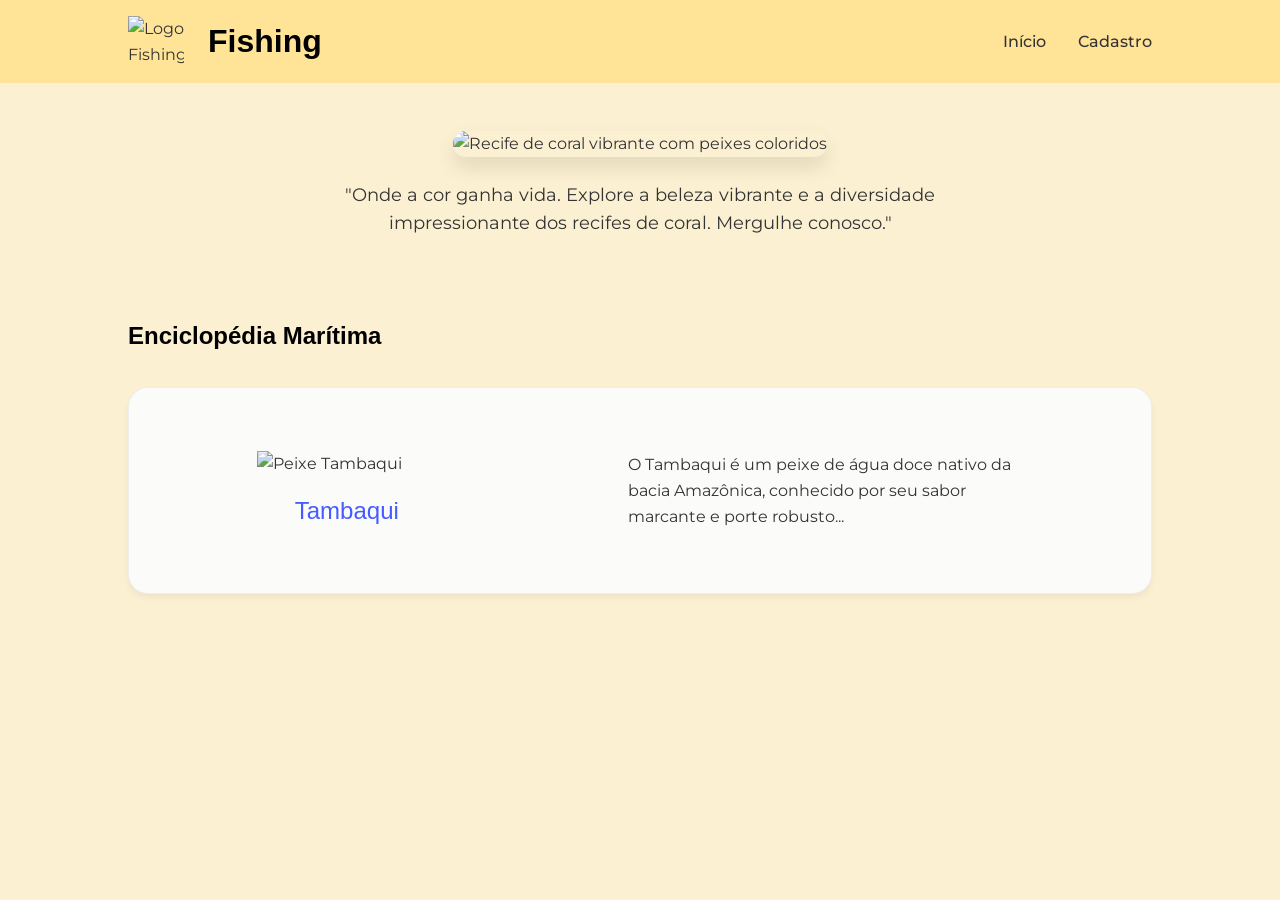
==== index.html @ 2b255310 "Add files via upload" ====
<!DOCTYPE html>
<html lang="pt-br">
<head>
    <meta charset="UTF-8">
    <meta name="viewport" content="width=device-width, initial-scale=1.0">
    <link rel="stylesheet" href="style.css">
    <title>Fishing - Enciclopédia Marítima</title>
</head>
<body>
    <header class="cabecalho-principal">
        <div class="cabecalho-logo">
            <img class="cabecalho-logo__img" src="https://i.postimg.cc/xdT5q55k/fishing-rod.png" alt="Logo Fishing">
            <h1 class="cabecalho-logo__titulo">Fishing</h1>
        </div>

        <nav class="cabecalho-nav">
            <ul class="nav__lista">
                <li class="nav__item"><a href="#" class="nav__link">Início</a></li>
                <li class="nav__item"><a href="#" class="nav__link">Cadastro</a></li>
            </ul>
        </nav>
    </header>

    <main>
        <section class="destaque-coral">
            <img class="destaque-coral__img" src="https://wallpapers.com/images/featured/recife-de-coral-eqz41kstz5utu4yz.jpg" alt="Recife de coral vibrante com peixes coloridos">
            <p class="destaque-coral__descricao">
                "Onde a cor ganha vida. Explore a beleza vibrante e a diversidade impressionante dos recifes de coral. Mergulhe conosco."
            </p>
        </section>
        
        <section class="enciclopedia">
            <h2 class="enciclopedia__titulo">Enciclopédia Marítima</h2>

            <div class="enciclopedia__cartao">
                <a href="#" class="cartao-peixe">
                    <div class="peixe__conteudo">
                        <div class="peixe__cabecalho">
                            <img class="peixe__img" src="https://assets.instabuy.app.br/ib.item.image.large/l-6cd895801e31453fbc6c8cafbeb57ed1.jpeg" alt="Peixe Tambaqui">
                            <h3 class="peixe__nome">Tambaqui</h3>
                        </div>
                        <div class="peixe__corpo">
                            <p class="peixe__texto">
                                O Tambaqui é um peixe de água doce nativo da bacia Amazônica, conhecido por seu sabor marcante e porte robusto...
                            </p>
                        </div>
                    </div>
                </a>
            </div>
        </section>
    </main>
</body>
</html>
---- style.css ----
@import url('https://fonts.cdnfonts.com/css/lemon-milk');
@import url('https://fonts.googleapis.com/css2?family=Montserrat:wght@400;500;700&display=swap');

/* Configurações Globais */
* {
    margin: 0;
    padding: 0;
    box-sizing: border-box;
}

:root {
    --sunset: #ffe498;
    --creme-dourado: #fbf0d1;
    --roxo-claro: #7B6396;
    --branco-creme: #FBFBF9;
    --texto-escuro: #333;
    --azul-peixe: rgb(71, 92, 255);
    --transicao: 0.3s ease; /* Adicionado para os efeitos funcionarem */
}

body {
    background-color: var(--creme-dourado);
    color: var(--texto-escuro);
    font-family: "Montserrat", sans-serif;
    line-height: 1.6;
}

h1, h2, h3 {
    font-family: 'Lemon Milk', sans-serif;
    color: #000;
}

/* --- Cabeçalho --- */
.cabecalho-principal {
    display: flex;
    justify-content: space-between;
    align-items: center;
    padding: 1rem 10%;
    background-color: var(--sunset);
}

.cabecalho-logo {
    display: flex;
    align-items: center;
    gap: 1.5rem;
}

.cabecalho-logo__img {
    width: 3.5rem;
    height: auto;
}

.nav__lista {
    display: flex;
    list-style: none;
    gap: 2rem;
}

.nav__link {
    color: var(--texto-escuro);
    text-decoration: none;
    font-weight: 500;
    transition: var(--transicao);
}

.nav__link:hover {
    color: var(--roxo-claro);
}

/* --- Seção do Coral --- */
.destaque-coral {
    display: flex;
    flex-direction: column;
    align-items: center;
    padding: 3rem 5%;
    text-align: center;
}

.destaque-coral__img {
    max-width: 85%;
    height: auto;
    border-radius: 20px;
    box-shadow: 0 10px 20px rgba(0,0,0,0.1);
}

.destaque-coral__descricao {
    margin-top: 1.5rem;
    max-width: 700px;
    font-size: 1.1rem;
}

/* --- Enciclopédia --- */
.enciclopedia {
    padding: 2rem 10%;
}

.enciclopedia__titulo {
    margin-bottom: 2rem;
}

/* --- Card de Peixe --- */
.cartao-peixe {
    display: block;
    text-decoration: none;
    color: inherit;
    transition: transform var(--transicao);
}

.cartao-peixe:hover {
    transform: translateY(-5px);
}

.peixe__conteudo {
    display: flex;
    justify-content: space-evenly;
    align-items: center;
    padding: 2rem;
    background-color: var(--branco-creme);
    border-radius: 20px;
    border: 1px solid rgba(0,0,0,0.05);
    box-shadow: 0 4px 6px rgba(0,0,0,0.05);
}

.peixe__cabecalho {
    display: flex;
    flex-direction: column;
    align-items: center;
    padding: 0 10%;
}

.peixe__img {
    width: 180px;
    height: auto;
    mix-blend-mode: multiply;
    margin-bottom: 1rem;
}

.peixe__corpo {
    padding: 2rem 10%;
}

.peixe__nome {
    font-weight: 500;
    font-size: 1.5rem;
    color: var(--azul-peixe); /* Usando a variável que criamos */
}
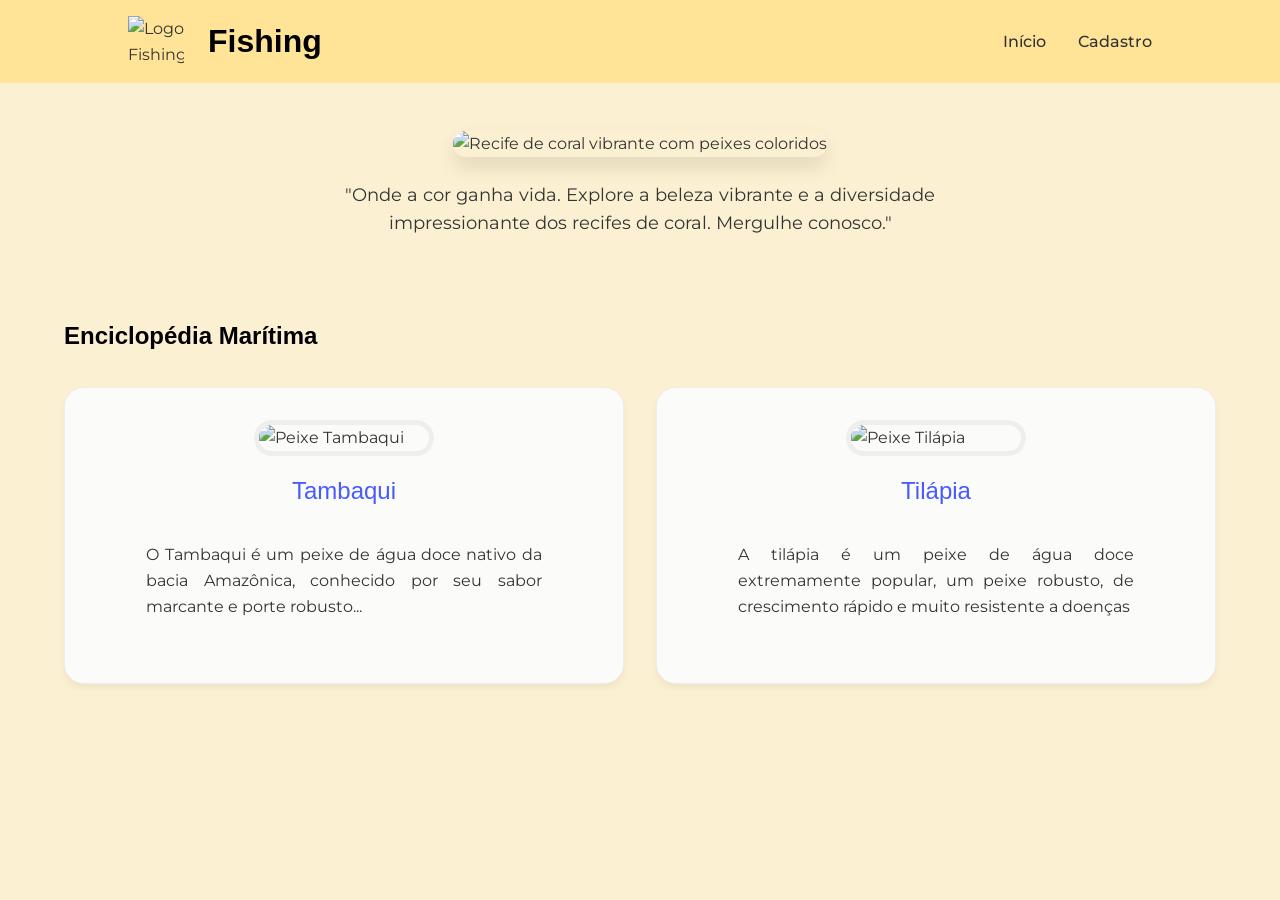
==== commit 96229038: "Add files via upload" ====
--- a/index.html
+++ b/index.html
@@ -6,8 +6,10 @@
     <link rel="stylesheet" href="style.css">
     <title>Fishing - Enciclopédia Marítima</title>
 </head>
+
 <body>
     <header class="cabecalho-principal">
+
         <div class="cabecalho-logo">
             <img class="cabecalho-logo__img" src="https://i.postimg.cc/xdT5q55k/fishing-rod.png" alt="Logo Fishing">
             <h1 class="cabecalho-logo__titulo">Fishing</h1>
@@ -15,13 +17,15 @@
 
         <nav class="cabecalho-nav">
             <ul class="nav__lista">
-                <li class="nav__item"><a href="#" class="nav__link">Início</a></li>
-                <li class="nav__item"><a href="#" class="nav__link">Cadastro</a></li>
+                <li class="nav__item"><a href="index.html" class="nav__link">Início</a></li>
+                <li class="nav__item"><a href="form.html" class="nav__link">Cadastro</a></li>
             </ul>
         </nav>
+
     </header>
 
     <main>
+
         <section class="destaque-coral">
             <img class="destaque-coral__img" src="https://wallpapers.com/images/featured/recife-de-coral-eqz41kstz5utu4yz.jpg" alt="Recife de coral vibrante com peixes coloridos">
             <p class="destaque-coral__descricao">
@@ -30,22 +34,57 @@
         </section>
         
         <section class="enciclopedia">
-            <h2 class="enciclopedia__titulo">Enciclopédia Marítima</h2>
 
-            <div class="enciclopedia__cartao">
-                <a href="#" class="cartao-peixe">
-                    <div class="peixe__conteudo">
-                        <div class="peixe__cabecalho">
-                            <img class="peixe__img" src="https://assets.instabuy.app.br/ib.item.image.large/l-6cd895801e31453fbc6c8cafbeb57ed1.jpeg" alt="Peixe Tambaqui">
-                            <h3 class="peixe__nome">Tambaqui</h3>
+            <div class="enciclopedia__titulo">
+                <h2>Enciclopédia Marítima</h2>
+            </div>
+
+            <div class="peixe__grid">
+                
+                <div class="enciclopedia__cartao">
+
+                    <a href="peixe_tambaqui.html" class="cartao-peixe">
+                        <div class="peixe__conteudo">
+
+                            <div class="peixe__cabecalho">
+                                <img class="peixe__img" src="https://blog.sansuy.com.br/wp-content/uploads/2019/02/tambaqui.jpeg" alt="Peixe Tambaqui">
+                                <h3 class="peixe__nome">Tambaqui</h3>
+                            </div>
+
+                            <div class="peixe__corpo">
+                                <p class="peixe__texto">
+                                    O Tambaqui é um peixe de água doce nativo da bacia Amazônica, conhecido por seu sabor marcante e porte robusto...
+                                </p>
+                            </div>
+
                         </div>
-                        <div class="peixe__corpo">
-                            <p class="peixe__texto">
-                                O Tambaqui é um peixe de água doce nativo da bacia Amazônica, conhecido por seu sabor marcante e porte robusto...
-                            </p>
+                    </a>
+
+                </div>
+
+
+
+                <div class="enciclopedia__cartao">
+
+                    <a href="peixe_tilapia.html" class="cartao-peixe">
+                        <div class="peixe__conteudo">
+
+                            <div class="peixe__cabecalho">
+                                <img class="peixe__img" src="https://www.alimentarium.org/sites/default/files/media/image/2016-06/WEB---%20tilapia%20---_0.png" alt="Peixe Tilápia">
+                                <h3 class="peixe__nome">Tilápia</h3>
+                            </div>
+
+                            <div class="peixe__corpo">
+                                <p class="peixe__texto">
+                                    A tilápia é um peixe de água doce extremamente popular, um peixe robusto, de crescimento rápido e muito resistente a doenças
+                                </p>
+                            </div>
+
                         </div>
-                    </div>
-                </a>
+                    </a>
+                    
+                </div>
+
             </div>
         </section>
     </main>
--- a/style.css
+++ b/style.css
@@ -91,13 +91,22 @@
 
 /* --- Enciclopédia --- */
 .enciclopedia {
-    padding: 2rem 10%;
+    padding: 2rem 5%;
 }
 
 .enciclopedia__titulo {
     margin-bottom: 2rem;
 }
 
+.enciclopedia__cartao {
+    padding: 0 0 2rem;
+}
+
+.peixe__grid {
+    display: grid;
+    grid-template-columns: repeat(auto-fit, minmax(300px, 1fr));
+    gap: 2rem;
+}
 /* --- Card de Peixe --- */
 .cartao-peixe {
     display: block;
@@ -112,6 +121,7 @@
 
 .peixe__conteudo {
     display: flex;
+    flex-direction: column;
     justify-content: space-evenly;
     align-items: center;
     padding: 2rem;
@@ -133,10 +143,13 @@
     height: auto;
     mix-blend-mode: multiply;
     margin-bottom: 1rem;
+    border: 5px solid rgba(0,0,0,0.05);
+    border-radius: 20px;
 }
 
 .peixe__corpo {
     padding: 2rem 10%;
+    text-align: justify;
 }
 
 .peixe__nome {
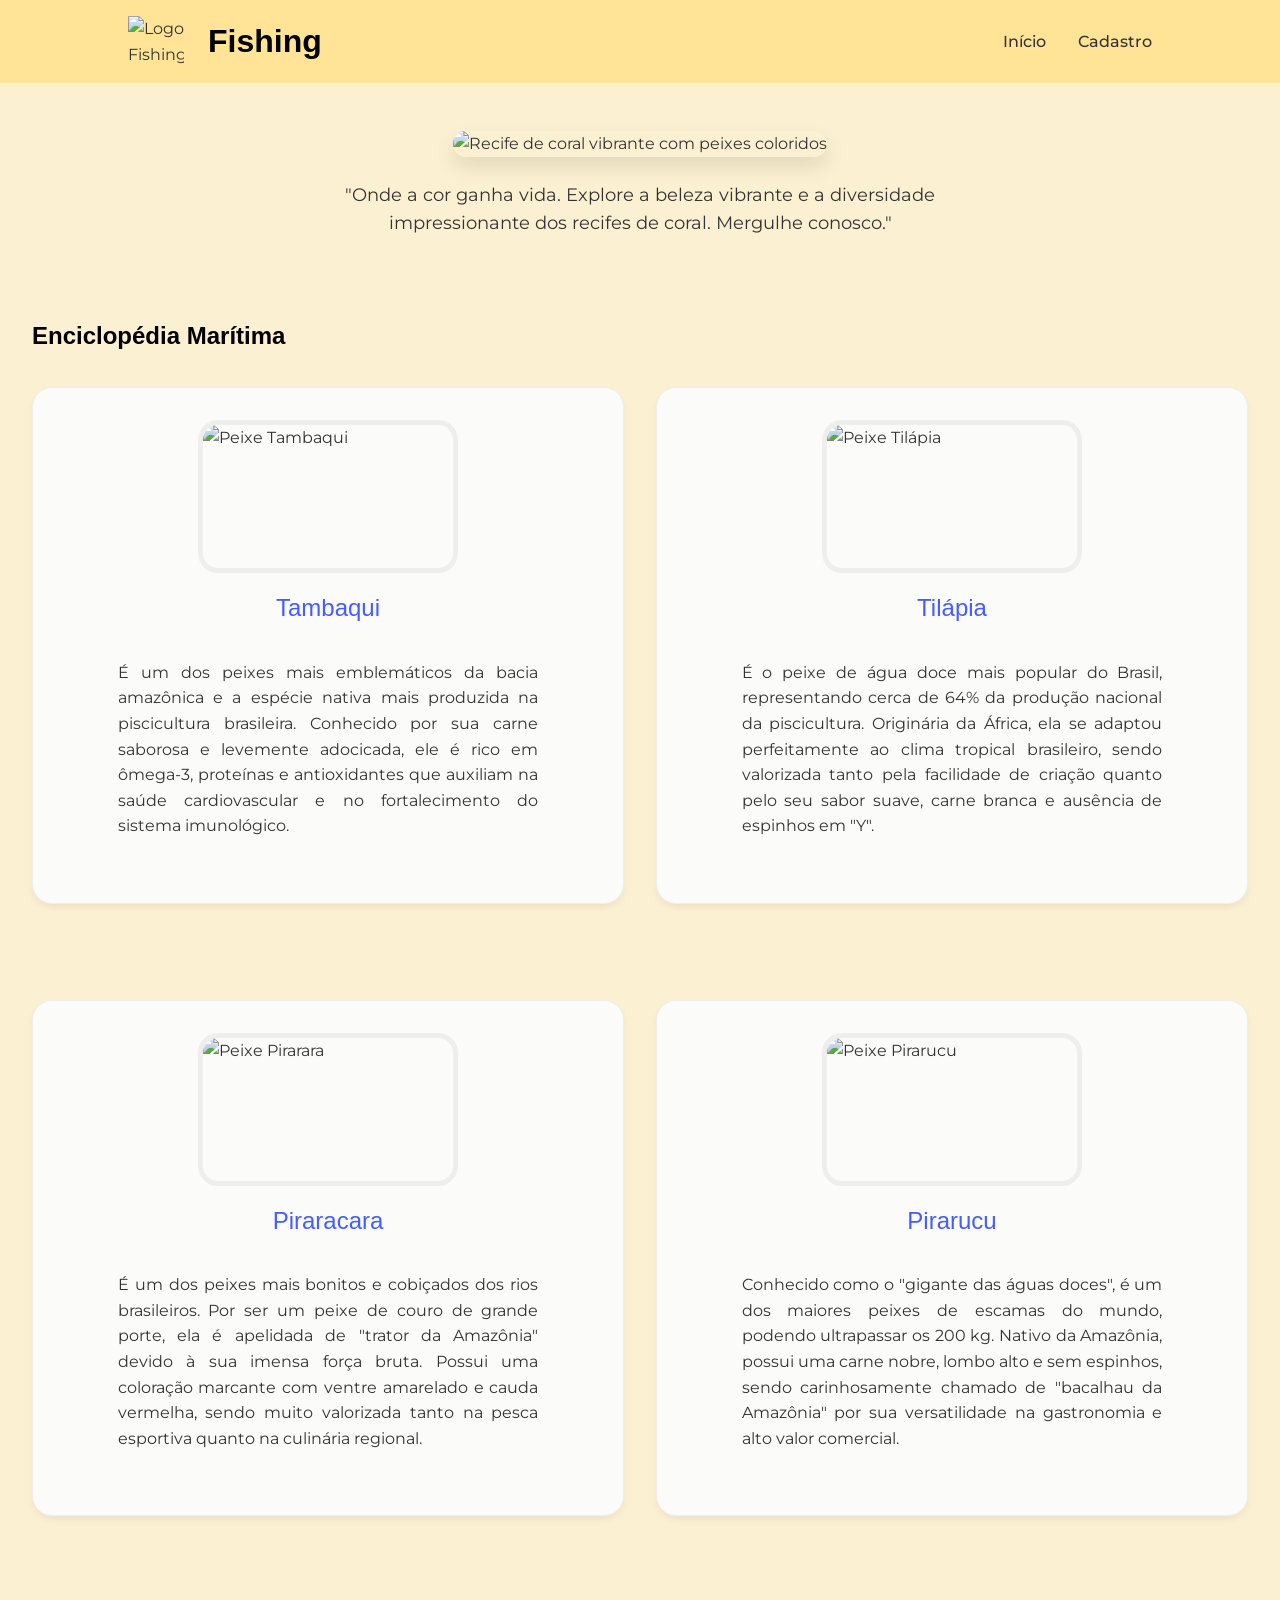
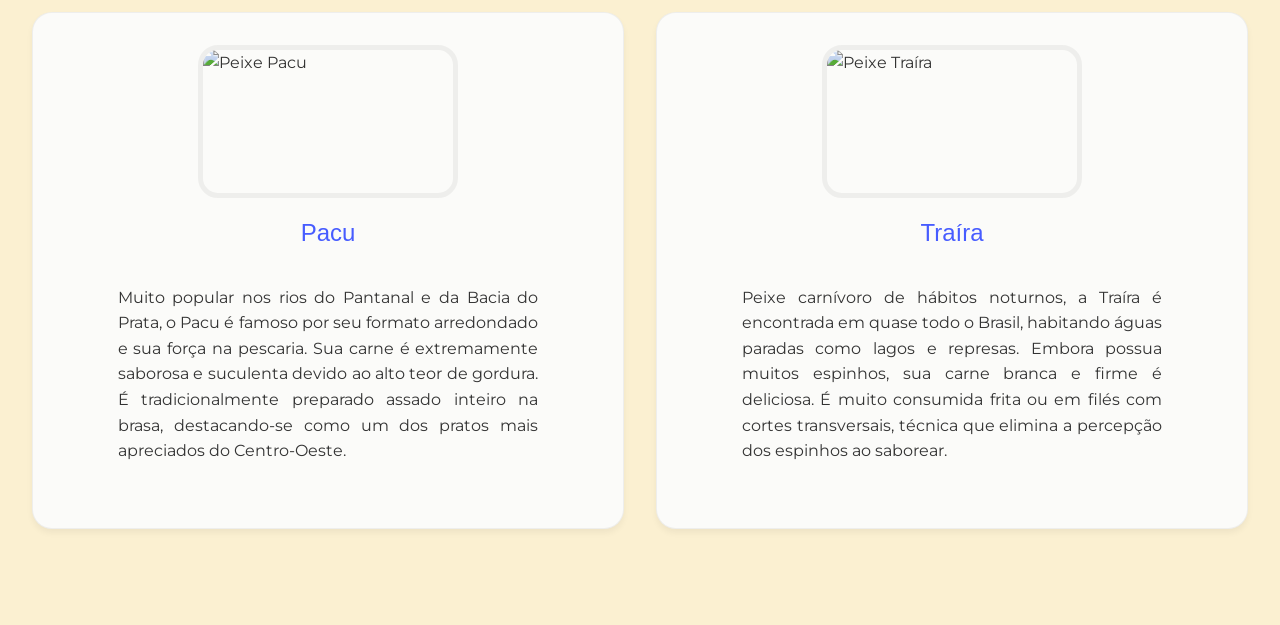
==== commit e189cb51: "Add files via upload" ====
--- a/index.html
+++ b/index.html
@@ -47,13 +47,13 @@
                         <div class="peixe__conteudo">
 
                             <div class="peixe__cabecalho">
-                                <img class="peixe__img" src="https://blog.sansuy.com.br/wp-content/uploads/2019/02/tambaqui.jpeg" alt="Peixe Tambaqui">
+                                <img class="peixe__img" src="https://www.pescazila.com.br/storage/2020/12/peixe-capa-tambaqui.jpg" alt="Peixe Tambaqui">
                                 <h3 class="peixe__nome">Tambaqui</h3>
                             </div>
 
                             <div class="peixe__corpo">
                                 <p class="peixe__texto">
-                                    O Tambaqui é um peixe de água doce nativo da bacia Amazônica, conhecido por seu sabor marcante e porte robusto...
+                                    É um dos peixes mais emblemáticos da bacia amazônica e a espécie nativa mais produzida na piscicultura brasileira. Conhecido por sua carne saborosa e levemente adocicada, ele é rico em ômega-3, proteínas e antioxidantes que auxiliam na saúde cardiovascular e no fortalecimento do sistema imunológico.
                                 </p>
                             </div>
 
@@ -70,13 +70,101 @@
                         <div class="peixe__conteudo">
 
                             <div class="peixe__cabecalho">
-                                <img class="peixe__img" src="https://www.alimentarium.org/sites/default/files/media/image/2016-06/WEB---%20tilapia%20---_0.png" alt="Peixe Tilápia">
+                                <img class="peixe__img" src="https://www.pescazila.com.br/storage/2020/12/peixe-capa-tilapia.jpg" alt="Peixe Tilápia">
                                 <h3 class="peixe__nome">Tilápia</h3>
                             </div>
 
                             <div class="peixe__corpo">
                                 <p class="peixe__texto">
-                                    A tilápia é um peixe de água doce extremamente popular, um peixe robusto, de crescimento rápido e muito resistente a doenças
+                                    É o peixe de água doce mais popular do Brasil, representando cerca de 64% da produção nacional da piscicultura. Originária da África, ela se adaptou perfeitamente ao clima tropical brasileiro, sendo valorizada tanto pela facilidade de criação quanto pelo seu sabor suave, carne branca e ausência de espinhos em "Y".
+                                </p>
+                            </div>
+
+                        </div>
+                    </a>
+                    
+                </div>
+
+                <div class="enciclopedia__cartao">
+
+                    <a href="peixe_pirarara.html" class="cartao-peixe">
+                        <div class="peixe__conteudo">
+
+                            <div class="peixe__cabecalho">
+                                <img class="peixe__img" src="https://blog.mfrural.com.br/wp-content/uploads/2022/01/especie-pirarara.jpg" alt="Peixe Pirarara">
+                                <h3 class="peixe__nome">Piraracara</h3>
+                            </div>
+
+                            <div class="peixe__corpo">
+                                <p class="peixe__texto">
+                                    É um dos peixes mais bonitos e cobiçados dos rios brasileiros. Por ser um peixe de couro de grande porte, ela é apelidada de "trator da Amazônia" devido à sua imensa força bruta. Possui uma coloração marcante com ventre amarelado e cauda vermelha, sendo muito valorizada tanto na pesca esportiva quanto na culinária regional.
+                                </p>
+                            </div>
+
+                        </div>
+                    </a>
+
+                </div>
+
+
+
+                <div class="enciclopedia__cartao">
+
+                    <a href="peixe_pirarucu.html" class="cartao-peixe">
+                        <div class="peixe__conteudo">
+
+                            <div class="peixe__cabecalho">
+                                <img class="peixe__img" src="https://blog.mfrural.com.br/wp-content/uploads/2022/04/shutterstock_757650418.jpg" alt="Peixe Pirarucu">
+                                <h3 class="peixe__nome">Pirarucu</h3>
+                            </div>
+
+                            <div class="peixe__corpo">
+                                <p class="peixe__texto">
+                                    Conhecido como o "gigante das águas doces", é um dos maiores peixes de escamas do mundo, podendo ultrapassar os 200 kg. Nativo da Amazônia, possui uma carne nobre, lombo alto e sem espinhos, sendo carinhosamente chamado de "bacalhau da Amazônia" por sua versatilidade na gastronomia e alto valor comercial.
+                                </p>
+                            </div>
+
+                        </div>
+                    </a>
+                    
+                </div>
+
+                <div class="enciclopedia__cartao">
+
+                    <a href="peixe_pacu.html" class="cartao-peixe">
+                        <div class="peixe__conteudo">
+
+                            <div class="peixe__cabecalho">
+                                <img class="peixe__img" src="https://anzolperfeito.com.br/wp-content/uploads/2024/11/Pacu-Caracteristicas-Alimentacao-Tamanho-e-Melhores-Tecnicas-para-Pesca-scaled.jpg" alt="Peixe Pacu">
+                                <h3 class="peixe__nome">Pacu</h3>
+                            </div>
+
+                            <div class="peixe__corpo">
+                                <p class="peixe__texto">
+                                    Muito popular nos rios do Pantanal e da Bacia do Prata, o Pacu é famoso por seu formato arredondado e sua força na pescaria. Sua carne é extremamente saborosa e suculenta devido ao alto teor de gordura. É tradicionalmente preparado assado inteiro na brasa, destacando-se como um dos pratos mais apreciados do Centro-Oeste.
+                                </p>
+                            </div>
+
+                        </div>
+                    </a>
+
+                </div>
+
+
+
+                <div class="enciclopedia__cartao">
+
+                    <a href="peixe_traira.html" class="cartao-peixe">
+                        <div class="peixe__conteudo">
+
+                            <div class="peixe__cabecalho">
+                                <img class="peixe__img" src="https://equipamentoparapesca.com.br/wp-content/uploads/2024/11/peixe-traira-no-oceano.webp" alt="Peixe Traíra">
+                                <h3 class="peixe__nome">Traíra</h3>
+                            </div>
+
+                            <div class="peixe__corpo">
+                                <p class="peixe__texto">
+                                    Peixe carnívoro de hábitos noturnos, a Traíra é encontrada em quase todo o Brasil, habitando águas paradas como lagos e represas. Embora possua muitos espinhos, sua carne branca e firme é deliciosa. É muito consumida frita ou em filés com cortes transversais, técnica que elimina a percepção dos espinhos ao saborear.
                                 </p>
                             </div>
 
--- a/style.css
+++ b/style.css
@@ -91,7 +91,7 @@
 
 /* --- Enciclopédia --- */
 .enciclopedia {
-    padding: 2rem 5%;
+    padding: 2rem 2.5%;
 }
 
 .enciclopedia__titulo {
@@ -100,11 +100,12 @@
 
 .enciclopedia__cartao {
     padding: 0 0 2rem;
+    margin-bottom: 2rem;
 }
 
 .peixe__grid {
     display: grid;
-    grid-template-columns: repeat(auto-fit, minmax(300px, 1fr));
+    grid-template-columns: repeat(auto-fit, minmax(400px, 1fr));
     gap: 2rem;
 }
 /* --- Card de Peixe --- */
@@ -139,8 +140,8 @@
 }
 
 .peixe__img {
-    width: 180px;
-    height: auto;
+    width: 260px;
+    height: 152.89px;
     mix-blend-mode: multiply;
     margin-bottom: 1rem;
     border: 5px solid rgba(0,0,0,0.05);
